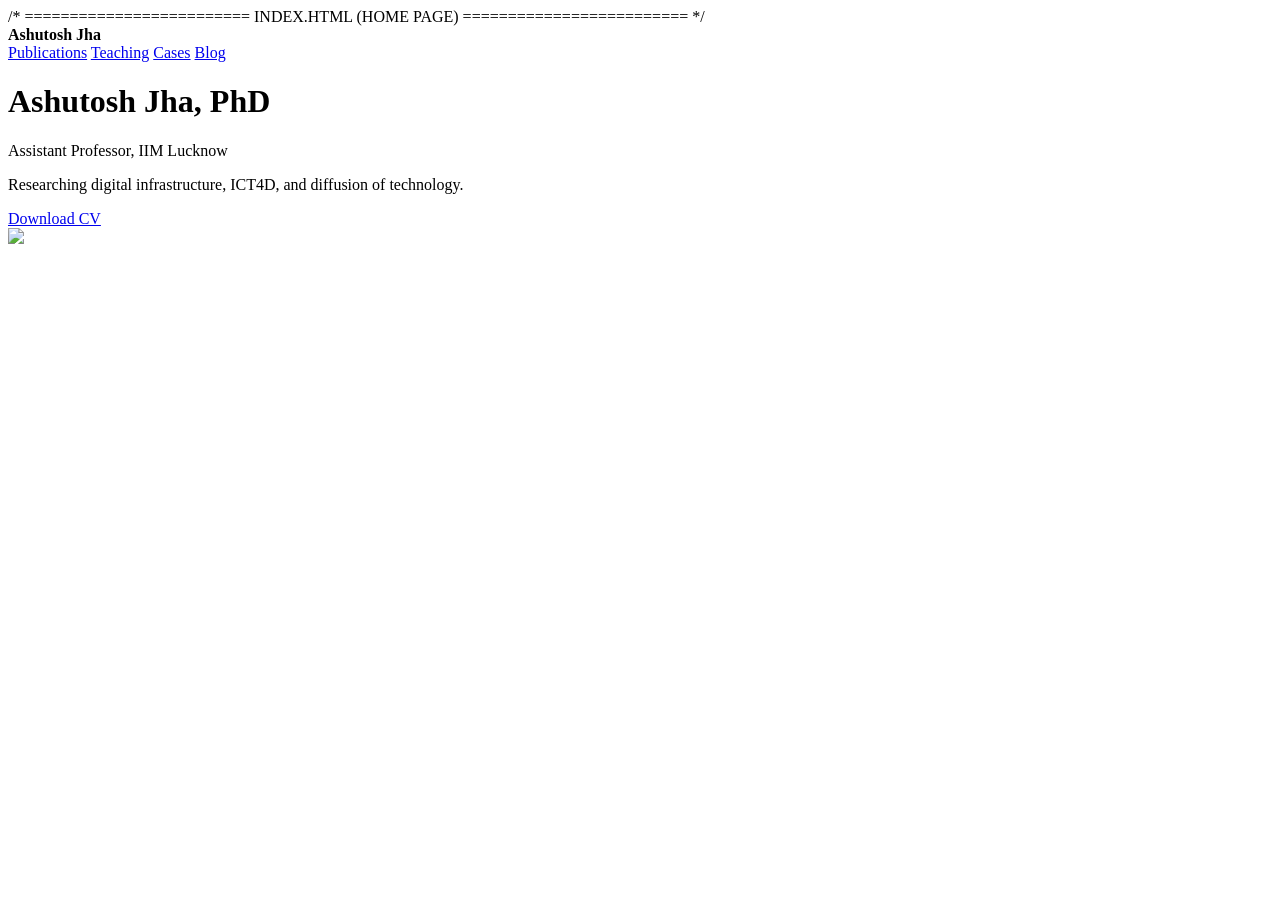
==== index.html @ 1586b9db "index.html" ====
/* =========================
INDEX.HTML (HOME PAGE)
========================= */

<!DOCTYPE html>
<html>
<head>
  <title>Ashutosh Jha</title>
  <link rel="stylesheet" href="style.css">
</head>
<body>

<nav>
  <strong>Ashutosh Jha</strong>
  <div>
    <a href="publications.html">Publications</a>
    <a href="teaching.html">Teaching</a>
    <a href="cases.html">Cases</a>
    <a href="blog.html">Blog</a>
  </div>
</nav>

<div class="container hero">
  <div>
    <h1>Ashutosh Jha, PhD</h1>
    <p>Assistant Professor, IIM Lucknow</p>
    <p>Researching digital infrastructure, ICT4D, and diffusion of technology.</p>
    <a class="btn" href="cv.pdf">Download CV</a>
  </div>

  <img src="profile.jpg">
</div>

</body>
</html>
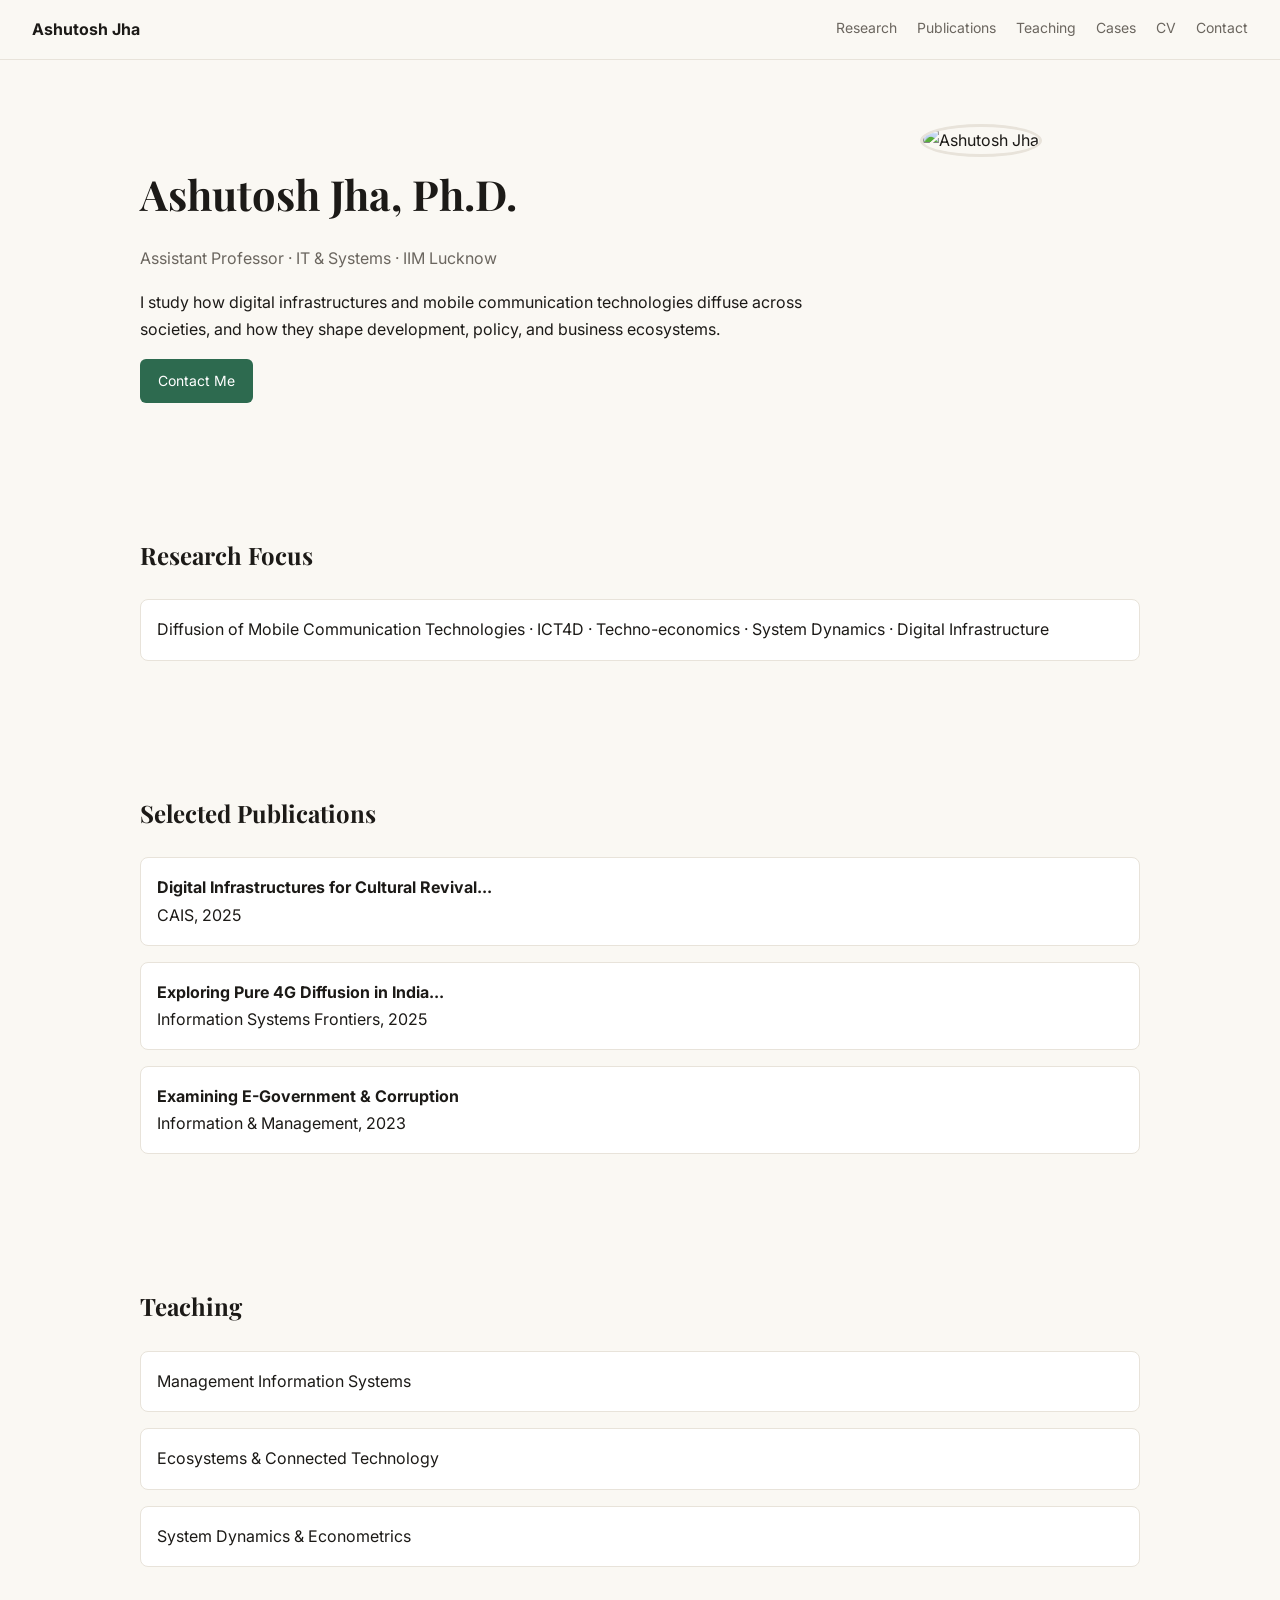
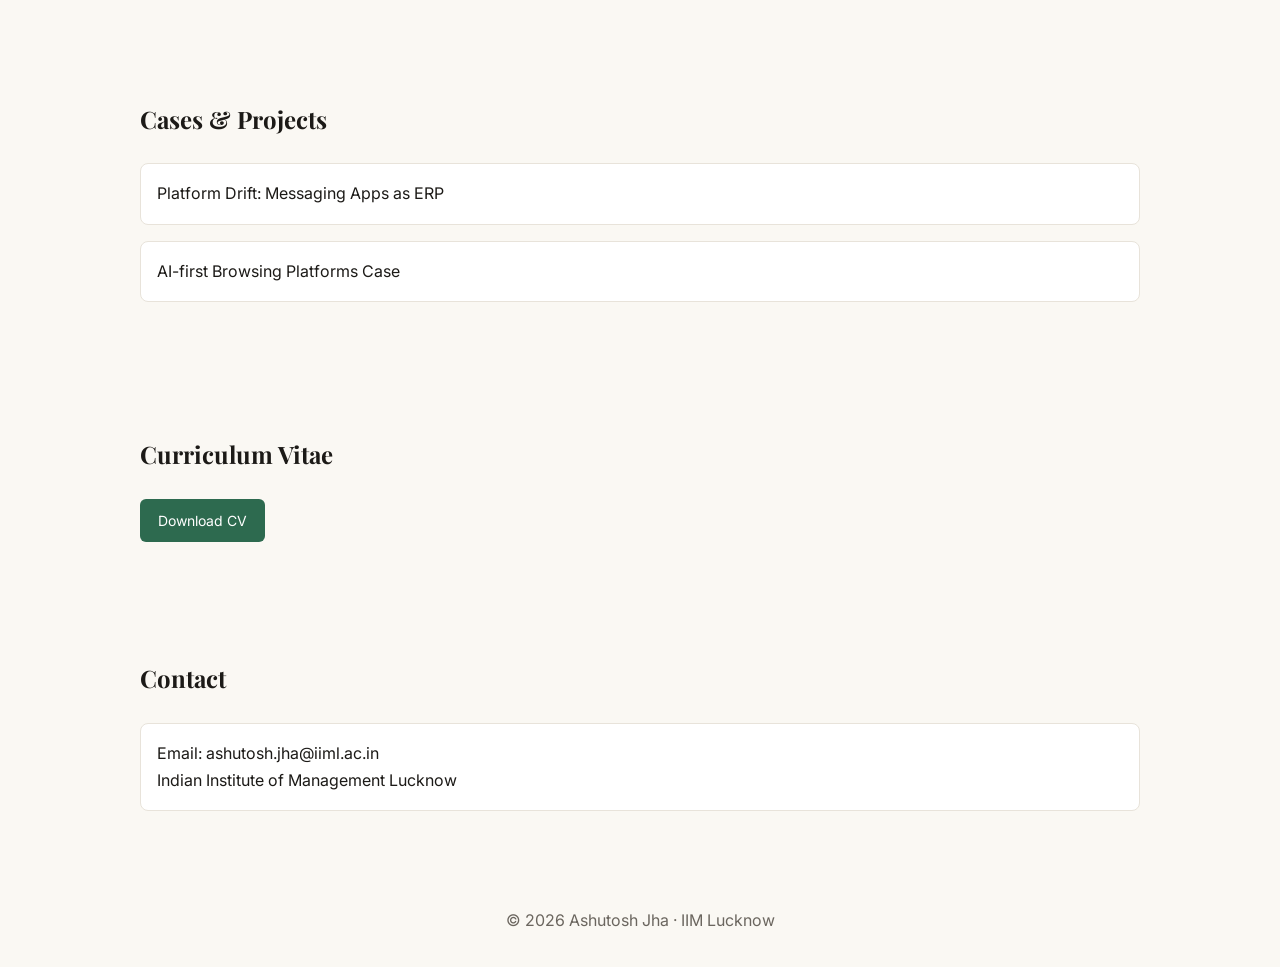
==== commit d36b96b8: "Update index.html" ====
--- a/index.html
+++ b/index.html
@@ -1,35 +1,203 @@
-/* =========================
-INDEX.HTML (HOME PAGE)
-========================= */
-
 <!DOCTYPE html>
-<html>
+<html lang="en">
 <head>
-  <title>Ashutosh Jha</title>
-  <link rel="stylesheet" href="style.css">
+<meta charset="UTF-8">
+<meta name="viewport" content="width=device-width, initial-scale=1.0">
+<title>Dr. Ashutosh Jha | IIM Lucknow</title>
+
+<link href="https://fonts.googleapis.com/css2?family=Inter:wght@300;400;500;600&family=Playfair+Display:wght@500;600&display=swap" rel="stylesheet">
+
+<style>
+:root {
+  --bg: #FAF8F3;
+  --white: #FFFFFF;
+  --text: #1C1A17;
+  --muted: #6B665F;
+  --accent: #2D6A4F;
+  --border: #E8E3DA;
+}
+
+body {
+  margin: 0;
+  font-family: 'Inter', sans-serif;
+  background: var(--bg);
+  color: var(--text);
+  line-height: 1.7;
+}
+
+/* NAV */
+nav {
+  position: sticky;
+  top: 0;
+  background: rgba(250,248,243,0.95);
+  backdrop-filter: blur(8px);
+  padding: 1rem 2rem;
+  display: flex;
+  justify-content: space-between;
+  border-bottom: 1px solid var(--border);
+}
+nav a { text-decoration: none; color: var(--muted); font-size: 14px; }
+.nav-links { display: flex; gap: 20px; }
+
+/* HERO */
+.hero {
+  max-width: 1000px;
+  margin: auto;
+  padding: 4rem 2rem;
+  display: grid;
+  grid-template-columns: 1fr 220px;
+  gap: 3rem;
+}
+
+.hero h1 {
+  font-family: 'Playfair Display', serif;
+  font-size: 2.6rem;
+  margin-bottom: 0.5rem;
+}
+
+.hero-role { color: var(--muted); margin-bottom: 1rem; }
+
+.hero img {
+  width: 180px;
+  height: 180px;
+  border-radius: 50%;
+  object-fit: cover;
+  border: 3px solid var(--border);
+}
+
+/* SECTION */
+.section {
+  max-width: 1000px;
+  margin: auto;
+  padding: 3rem 2rem;
+}
+
+.section h2 {
+  font-family: 'Playfair Display', serif;
+  margin-bottom: 1.5rem;
+}
+
+/* CARD */
+.card {
+  background: var(--white);
+  border: 1px solid var(--border);
+  padding: 1rem;
+  border-radius: 8px;
+  margin-bottom: 1rem;
+}
+
+/* BUTTON */
+.btn {
+  display: inline-block;
+  background: var(--accent);
+  color: white;
+  padding: 10px 18px;
+  border-radius: 6px;
+  text-decoration: none;
+  font-size: 14px;
+}
+
+footer {
+  text-align: center;
+  padding: 2rem;
+  color: var(--muted);
+}
+</style>
 </head>
+
 <body>
 
 <nav>
   <strong>Ashutosh Jha</strong>
+  <div class="nav-links">
+    <a href="#research">Research</a>
+    <a href="#publications">Publications</a>
+    <a href="#teaching">Teaching</a>
+    <a href="#cases">Cases</a>
+    <a href="#cv">CV</a>
+    <a href="#contact">Contact</a>
+  </div>
+</nav>
+
+<section class="hero">
   <div>
-    <a href="publications.html">Publications</a>
-    <a href="teaching.html">Teaching</a>
-    <a href="cases.html">Cases</a>
-    <a href="blog.html">Blog</a>
-  </div>
-</nav>
-
-<div class="container hero">
+    <h1>Ashutosh Jha, Ph.D.</h1>
+    <p class="hero-role">Assistant Professor · IT & Systems · IIM Lucknow</p>
+
+    <p>
+      I study how digital infrastructures and mobile communication technologies diffuse across societies, and how they shape development, policy, and business ecosystems.
+    </p>
+
+    <a href="mailto:ashutosh.jha@iiml.ac.in" class="btn">Contact Me</a>
+  </div>
+
   <div>
-    <h1>Ashutosh Jha, PhD</h1>
-    <p>Assistant Professor, IIM Lucknow</p>
-    <p>Researching digital infrastructure, ICT4D, and diffusion of technology.</p>
-    <a class="btn" href="cv.pdf">Download CV</a>
-  </div>
-
-  <img src="profile.jpg">
-</div>
+    <img src="profile.jpg" alt="Ashutosh Jha">
+  </div>
+</section>
+
+<section class="section" id="research">
+  <h2>Research Focus</h2>
+  <div class="card">
+    Diffusion of Mobile Communication Technologies · ICT4D · Techno-economics · System Dynamics · Digital Infrastructure
+  </div>
+</section>
+
+<section class="section" id="publications">
+  <h2>Selected Publications</h2>
+
+  <div class="card">
+    <strong>Digital Infrastructures for Cultural Revival...</strong><br>
+    CAIS, 2025
+  </div>
+
+  <div class="card">
+    <strong>Exploring Pure 4G Diffusion in India...</strong><br>
+    Information Systems Frontiers, 2025
+  </div>
+
+  <div class="card">
+    <strong>Examining E-Government & Corruption</strong><br>
+    Information & Management, 2023
+  </div>
+
+</section>
+
+<section class="section" id="teaching">
+  <h2>Teaching</h2>
+
+  <div class="card">Management Information Systems</div>
+  <div class="card">Ecosystems & Connected Technology</div>
+  <div class="card">System Dynamics & Econometrics</div>
+
+</section>
+
+<section class="section" id="cases">
+  <h2>Cases & Projects</h2>
+
+  <div class="card">Platform Drift: Messaging Apps as ERP</div>
+  <div class="card">AI-first Browsing Platforms Case</div>
+
+</section>
+
+<section class="section" id="cv">
+  <h2>Curriculum Vitae</h2>
+  <a href="cv.pdf" class="btn">Download CV</a>
+</section>
+
+<section class="section" id="contact">
+  <h2>Contact</h2>
+
+  <div class="card">
+    Email: ashutosh.jha@iiml.ac.in <br>
+    Indian Institute of Management Lucknow
+  </div>
+
+</section>
+
+<footer>
+  © 2026 Ashutosh Jha · IIM Lucknow
+</footer>
 
 </body>
 </html>
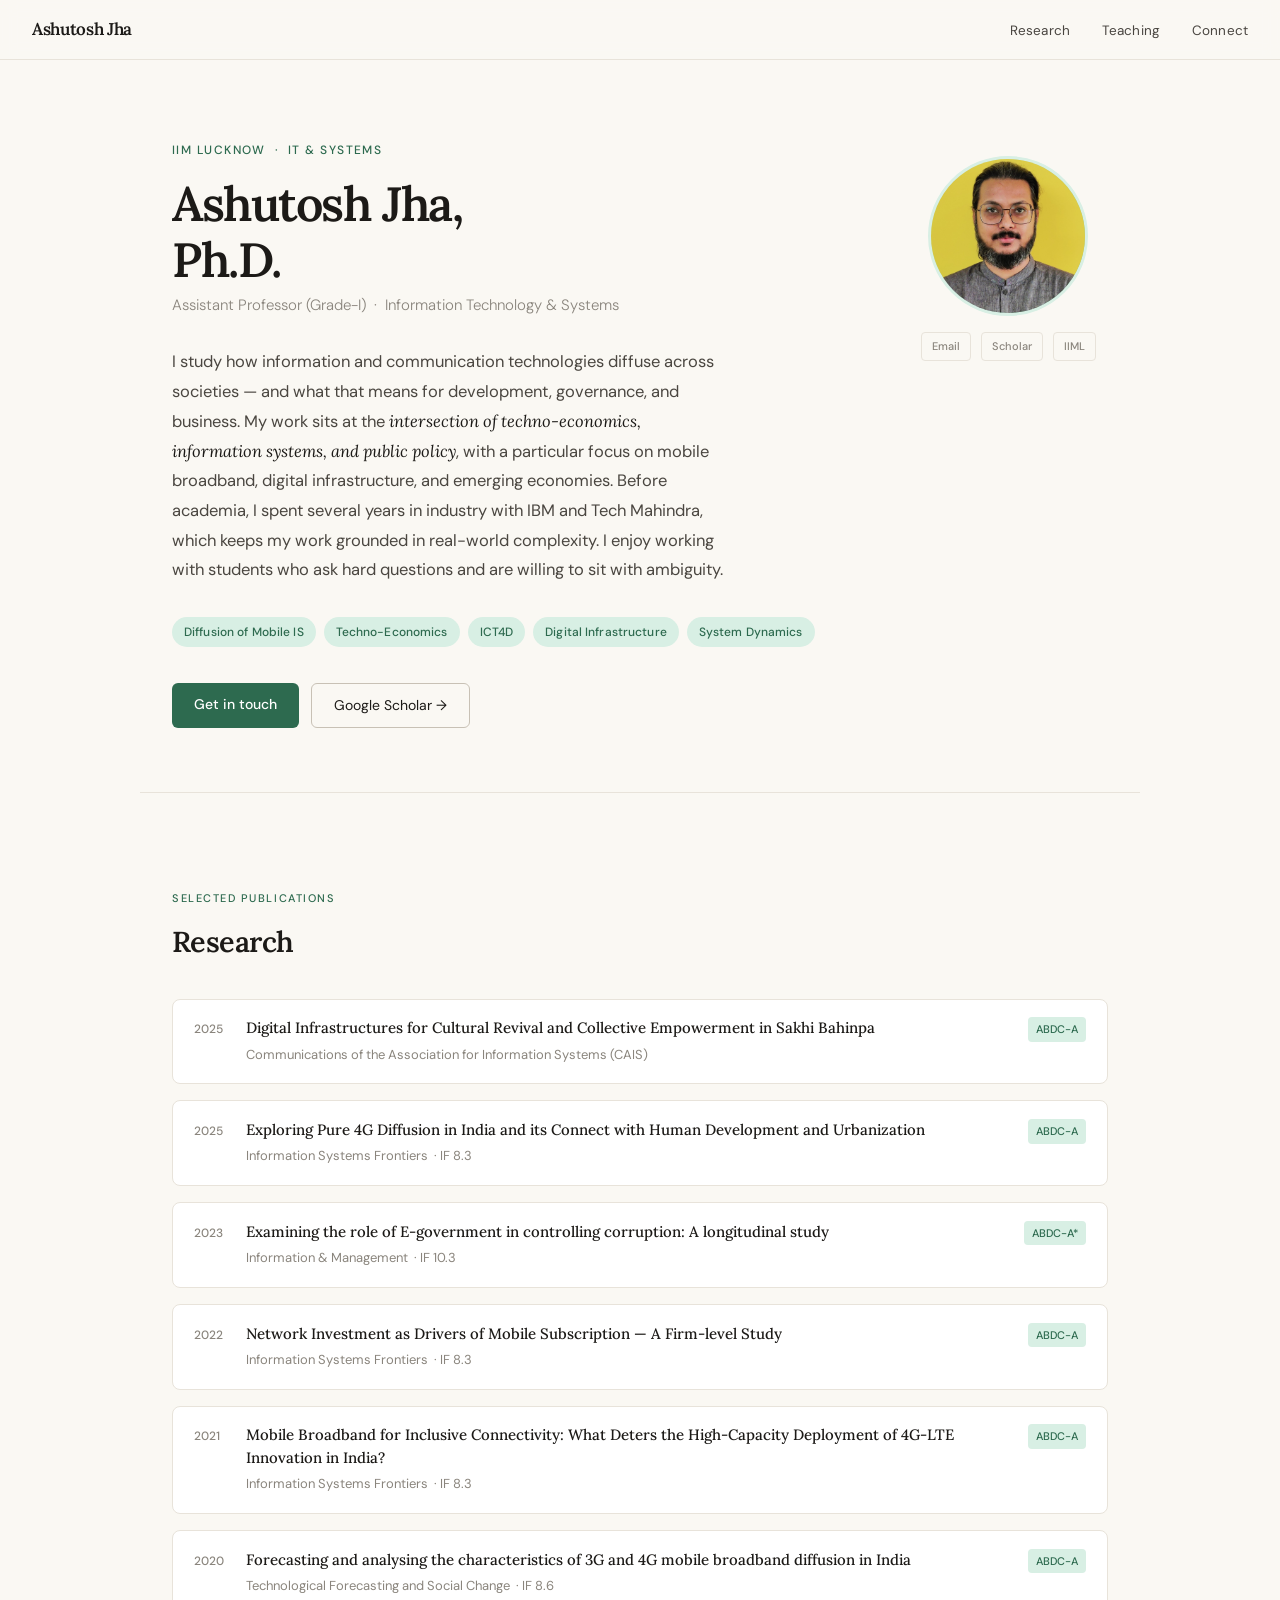
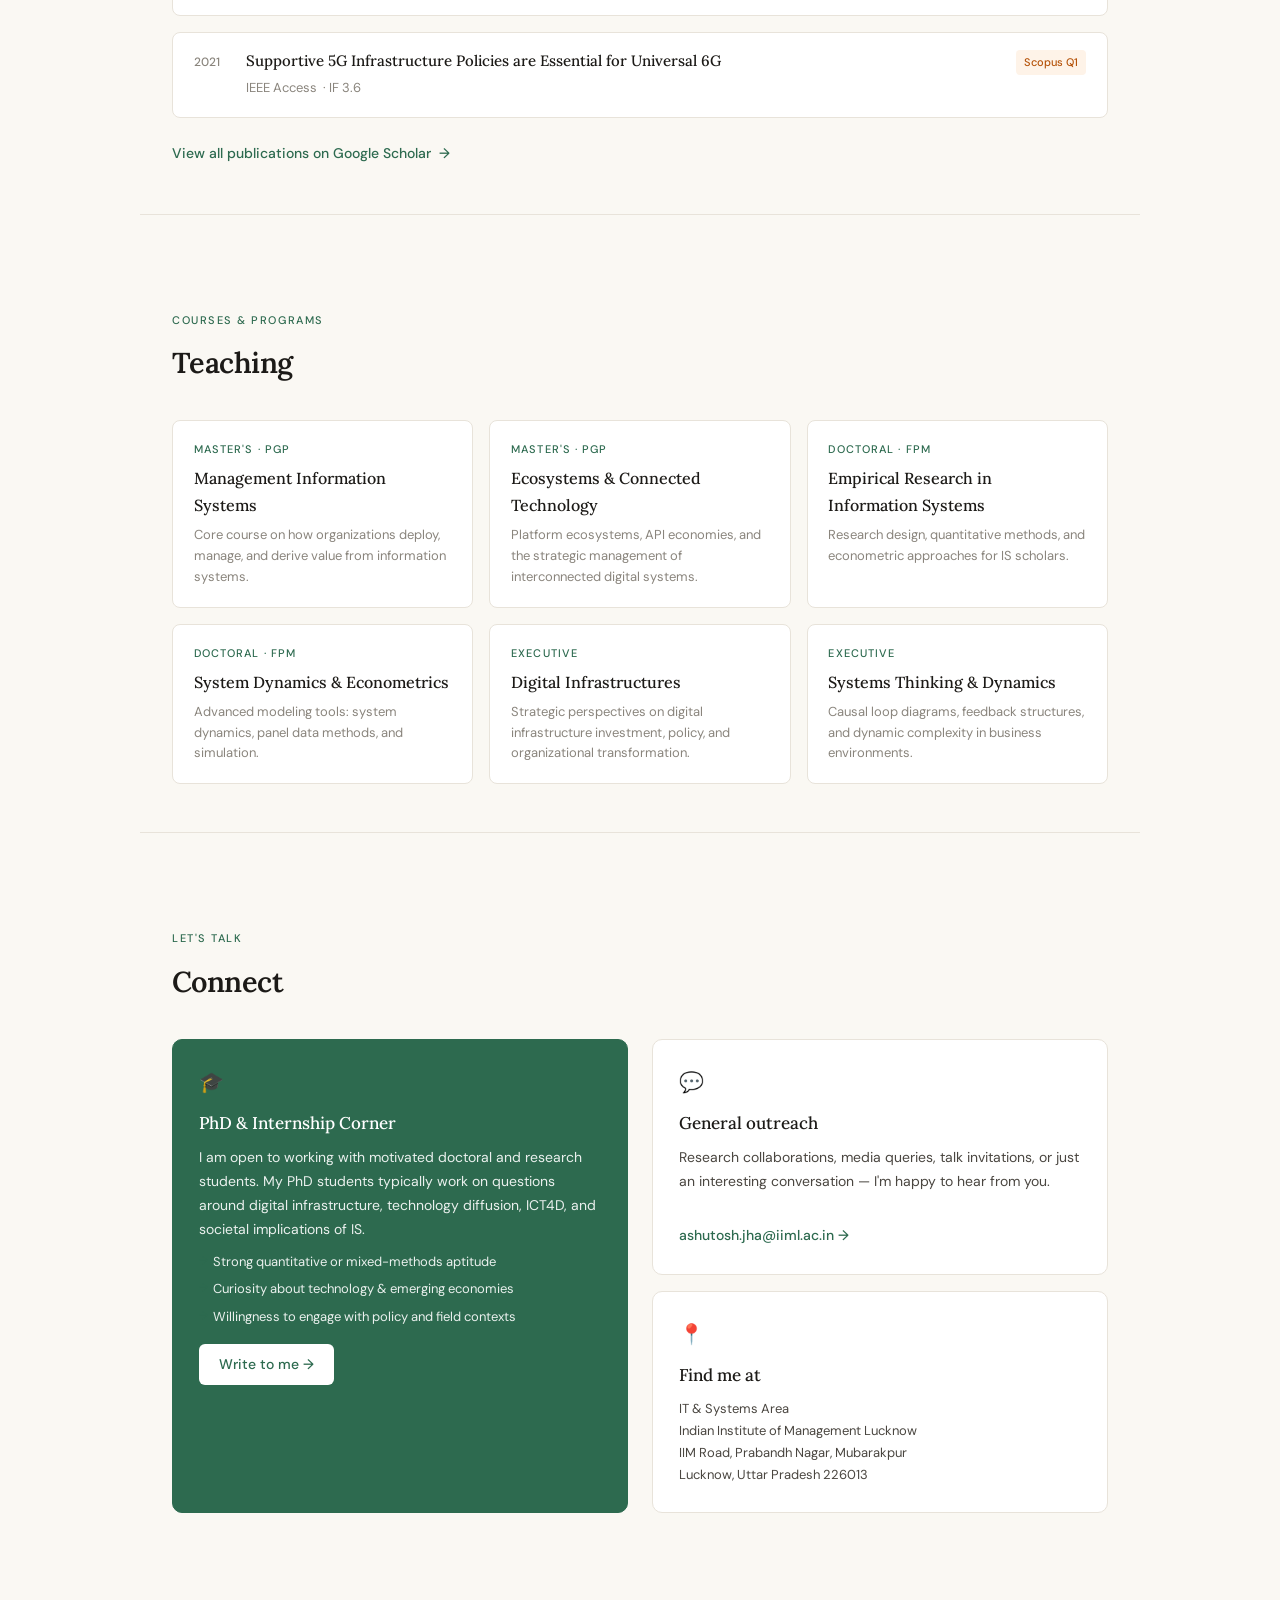
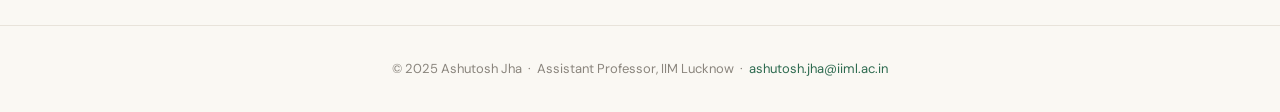
==== commit 98f00289: "Update index.html" ====
--- a/index.html
+++ b/index.html
@@ -1,202 +1,657 @@
 <!DOCTYPE html>
 <html lang="en">
 <head>
-<meta charset="UTF-8">
-<meta name="viewport" content="width=device-width, initial-scale=1.0">
-<title>Dr. Ashutosh Jha | IIM Lucknow</title>
-
-<link href="https://fonts.googleapis.com/css2?family=Inter:wght@300;400;500;600&family=Playfair+Display:wght@500;600&display=swap" rel="stylesheet">
-
-<style>
-:root {
-  --bg: #FAF8F3;
-  --white: #FFFFFF;
-  --text: #1C1A17;
-  --muted: #6B665F;
-  --accent: #2D6A4F;
-  --border: #E8E3DA;
-}
-
-body {
-  margin: 0;
-  font-family: 'Inter', sans-serif;
-  background: var(--bg);
-  color: var(--text);
-  line-height: 1.7;
-}
-
-/* NAV */
-nav {
-  position: sticky;
-  top: 0;
-  background: rgba(250,248,243,0.95);
-  backdrop-filter: blur(8px);
-  padding: 1rem 2rem;
-  display: flex;
-  justify-content: space-between;
-  border-bottom: 1px solid var(--border);
-}
-nav a { text-decoration: none; color: var(--muted); font-size: 14px; }
-.nav-links { display: flex; gap: 20px; }
-
-/* HERO */
-.hero {
-  max-width: 1000px;
-  margin: auto;
-  padding: 4rem 2rem;
-  display: grid;
-  grid-template-columns: 1fr 220px;
-  gap: 3rem;
-}
-
-.hero h1 {
-  font-family: 'Playfair Display', serif;
-  font-size: 2.6rem;
-  margin-bottom: 0.5rem;
-}
-
-.hero-role { color: var(--muted); margin-bottom: 1rem; }
-
-.hero img {
-  width: 180px;
-  height: 180px;
-  border-radius: 50%;
-  object-fit: cover;
-  border: 3px solid var(--border);
-}
-
-/* SECTION */
-.section {
-  max-width: 1000px;
-  margin: auto;
-  padding: 3rem 2rem;
-}
-
-.section h2 {
-  font-family: 'Playfair Display', serif;
-  margin-bottom: 1.5rem;
-}
-
-/* CARD */
-.card {
-  background: var(--white);
-  border: 1px solid var(--border);
-  padding: 1rem;
-  border-radius: 8px;
-  margin-bottom: 1rem;
-}
-
-/* BUTTON */
-.btn {
-  display: inline-block;
-  background: var(--accent);
-  color: white;
-  padding: 10px 18px;
-  border-radius: 6px;
-  text-decoration: none;
-  font-size: 14px;
-}
-
-footer {
-  text-align: center;
-  padding: 2rem;
-  color: var(--muted);
-}
-</style>
+  <meta charset="UTF-8" />
+  <meta name="viewport" content="width=device-width, initial-scale=1.0" />
+  <title>Dr. Ashutosh Jha | IIM Lucknow</title>
+  <link href="https://fonts.googleapis.com/css2?family=Lora:ital,wght@0,400;0,500;0,600;1,400&family=DM+Sans:wght@300;400;500&display=swap" rel="stylesheet" />
+  <style>
+    :root {
+      --cream: #FAF8F3;
+      --warm-white: #FFFFFF;
+      --ink: #1C1A17;
+      --ink-soft: #4A4640;
+      --ink-muted: #8A857D;
+      --green: #2D6A4F;
+      --green-light: #D8EFE4;
+      --green-mid: #74C69D;
+      --amber: #B5530A;
+      --amber-light: #FEF3E8;
+      --border: #E8E3DA;
+      --border-strong: #C8C1B5;
+        }
+.profile-img {width: 100%;
+      height: 100%;
+      object-fit: cover;
+      border-radius: 50%;}
+    * { box-sizing: border-box; margin: 0; padding: 0; }
+
+    body {
+      font-family: 'DM Sans', sans-serif;
+      background: var(--cream);
+      color: var(--ink);
+      font-size: 16px;
+      line-height: 1.7;
+    }
+
+    /* ── NAV ── */
+    nav {
+      position: sticky;
+      top: 0;
+      z-index: 100;
+      background: rgba(250, 248, 243, 0.92);
+      backdrop-filter: blur(8px);
+      border-bottom: 1px solid var(--border);
+      padding: 0 2rem;
+      display: flex;
+      align-items: center;
+      justify-content: space-between;
+      height: 60px;
+    }
+    .nav-brand {
+      font-family: 'Lora', serif;
+      font-size: 17px;
+      font-weight: 600;
+      color: var(--ink);
+      text-decoration: none;
+      letter-spacing: -0.02em;
+    }
+    .nav-links {
+      display: flex;
+      gap: 2rem;
+      list-style: none;
+    }
+    .nav-links a {
+      font-size: 13.5px;
+      font-weight: 400;
+      color: var(--ink-soft);
+      text-decoration: none;
+      letter-spacing: 0.01em;
+      transition: color 0.2s;
+    }
+    .nav-links a:hover { color: var(--green); }
+
+    /* ── HERO ── */
+    .hero {
+      max-width: 1000px;
+      margin: 0 auto;
+      padding: 5rem 2rem 4rem;
+      display: grid;
+      grid-template-columns: 1fr 200px;
+      gap: 4rem;
+      align-items: start;
+    }
+    .hero-eyebrow {
+      font-size: 12px;
+      font-weight: 500;
+      letter-spacing: 0.12em;
+      text-transform: uppercase;
+      color: var(--green);
+      margin-bottom: 1rem;
+    }
+    .hero h1 {
+      font-family: 'Lora', serif;
+      font-size: clamp(2.2rem, 4vw, 3rem);
+      font-weight: 600;
+      line-height: 1.15;
+      letter-spacing: -0.03em;
+      color: var(--ink);
+      margin-bottom: 0.4rem;
+    }
+    .hero-role {
+      font-size: 15px;
+      color: var(--ink-muted);
+      margin-bottom: 1.8rem;
+      font-weight: 300;
+    }
+    .hero-bio {
+      font-size: 16.5px;
+      color: var(--ink-soft);
+      line-height: 1.8;
+      max-width: 560px;
+      margin-bottom: 2rem;
+    }
+    .hero-bio em {
+      font-family: 'Lora', serif;
+      font-style: italic;
+      color: var(--ink);
+    }
+    .tags {
+      display: flex;
+      flex-wrap: wrap;
+      gap: 8px;
+      margin-bottom: 2.2rem;
+    }
+    .tag {
+      font-size: 12px;
+      padding: 5px 12px;
+      border-radius: 20px;
+      background: var(--green-light);
+      color: var(--green);
+      font-weight: 500;
+      letter-spacing: 0.01em;
+    }
+    .hero-actions {
+      display: flex;
+      gap: 12px;
+      flex-wrap: wrap;
+    }
+    .btn-primary {
+      display: inline-block;
+      padding: 10px 22px;
+      background: var(--green);
+      color: #fff;
+      border-radius: 6px;
+      font-size: 14px;
+      font-weight: 500;
+      text-decoration: none;
+      transition: background 0.2s, transform 0.15s;
+    }
+    .btn-primary:hover { background: #235c41; transform: translateY(-1px); }
+    .btn-secondary {
+      display: inline-block;
+      padding: 10px 22px;
+      background: transparent;
+      color: var(--ink);
+      border: 1px solid var(--border-strong);
+      border-radius: 6px;
+      font-size: 14px;
+      font-weight: 400;
+      text-decoration: none;
+      transition: border-color 0.2s, transform 0.15s;
+    }
+    .btn-secondary:hover { border-color: var(--green); color: var(--green); transform: translateY(-1px); }
+
+    .hero-photo {
+      display: flex;
+      flex-direction: column;
+      align-items: center;
+      gap: 16px;
+      padding-top: 1rem;
+    }
+    .avatar-circle {
+      width: 160px;
+      height: 160px;
+      border-radius: 50%;
+      background: linear-gradient(135deg, var(--green-light) 0%, var(--green-mid) 100%);
+      display: flex;
+      align-items: center;
+      justify-content: center;
+      font-family: 'Lora', serif;
+      font-size: 3rem;
+      font-weight: 600;
+      color: var(--green);
+      border: 3px solid var(--green-light);
+      flex-shrink: 0;
+    }
+    .social-links {
+      display: flex;
+      gap: 10px;
+      flex-wrap: wrap;
+      justify-content: center;
+    }
+    .social-link {
+      font-size: 11px;
+      font-weight: 500;
+      color: var(--ink-muted);
+      text-decoration: none;
+      border: 1px solid var(--border);
+      border-radius: 4px;
+      padding: 4px 10px;
+      transition: color 0.2s, border-color 0.2s;
+      white-space: nowrap;
+    }
+    .social-link:hover { color: var(--green); border-color: var(--green); }
+
+    /* ── DIVIDER ── */
+    .divider {
+      max-width: 1000px;
+      margin: 0 auto 3rem;
+      padding: 0 2rem;
+      border: none;
+      border-top: 1px solid var(--border);
+    }
+
+    /* ── SECTION COMMON ── */
+    .section {
+      max-width: 1000px;
+      margin: 0 auto;
+      padding: 3rem 2rem;
+    }
+    .section-label {
+      font-size: 11px;
+      font-weight: 500;
+      letter-spacing: 0.14em;
+      text-transform: uppercase;
+      color: var(--green);
+      margin-bottom: 0.6rem;
+    }
+    .section-title {
+      font-family: 'Lora', serif;
+      font-size: 1.8rem;
+      font-weight: 600;
+      letter-spacing: -0.02em;
+      color: var(--ink);
+      margin-bottom: 2rem;
+    }
+
+    /* ── RESEARCH HIGHLIGHTS ── */
+    .pub-list { display: flex; flex-direction: column; gap: 1rem; }
+    .pub-item {
+      background: var(--warm-white);
+      border: 1px solid var(--border);
+      border-radius: 8px;
+      padding: 1.1rem 1.3rem;
+      display: grid;
+      grid-template-columns: auto 1fr auto;
+      gap: 1rem;
+      align-items: start;
+      transition: border-color 0.2s, box-shadow 0.2s;
+    }
+    .pub-item:hover {
+      border-color: var(--green-mid);
+      box-shadow: 0 2px 12px rgba(45, 106, 79, 0.06);
+    }
+    .pub-year {
+      font-size: 12px;
+      font-weight: 500;
+      color: var(--ink-muted);
+      padding-top: 2px;
+      min-width: 36px;
+    }
+    .pub-content {}
+    .pub-title {
+      font-family: 'Lora', serif;
+      font-size: 15px;
+      font-weight: 500;
+      color: var(--ink);
+      line-height: 1.5;
+      margin-bottom: 4px;
+    }
+    .pub-journal {
+      font-size: 13px;
+      color: var(--ink-muted);
+    }
+    .pub-badge {
+      font-size: 11px;
+      padding: 3px 8px;
+      border-radius: 4px;
+      background: var(--amber-light);
+      color: var(--amber);
+      font-weight: 500;
+      white-space: nowrap;
+      align-self: start;
+    }
+    .pub-badge.green {
+      background: var(--green-light);
+      color: var(--green);
+    }
+    .view-all-link {
+      display: inline-flex;
+      align-items: center;
+      gap: 6px;
+      font-size: 14px;
+      color: var(--green);
+      text-decoration: none;
+      font-weight: 500;
+      margin-top: 1.5rem;
+      transition: gap 0.2s;
+    }
+    .view-all-link:hover { gap: 10px; }
+
+    /* ── TEACHING ── */
+    .courses-grid {
+      display: grid;
+      grid-template-columns: repeat(auto-fit, minmax(260px, 1fr));
+      gap: 1rem;
+    }
+    .course-card {
+      background: var(--warm-white);
+      border: 1px solid var(--border);
+      border-radius: 8px;
+      padding: 1.2rem 1.3rem;
+      transition: border-color 0.2s;
+    }
+    .course-card:hover { border-color: var(--green-mid); }
+    .course-program {
+      font-size: 11px;
+      font-weight: 500;
+      letter-spacing: 0.1em;
+      text-transform: uppercase;
+      color: var(--green);
+      margin-bottom: 6px;
+    }
+    .course-name {
+      font-family: 'Lora', serif;
+      font-size: 16px;
+      font-weight: 500;
+      color: var(--ink);
+      margin-bottom: 6px;
+    }
+    .course-desc {
+      font-size: 13px;
+      color: var(--ink-muted);
+      line-height: 1.6;
+    }
+
+    /* ── CONNECT / PHD CORNER ── */
+    .connect-grid {
+      display: grid;
+      grid-template-columns: 1fr 1fr;
+      gap: 1.5rem;
+    }
+    .connect-card {
+      background: var(--warm-white);
+      border: 1px solid var(--border);
+      border-radius: 10px;
+      padding: 1.6rem;
+    }
+    .connect-card.featured {
+      background: var(--green);
+      border-color: var(--green);
+    }
+    .connect-card.featured * { color: rgba(255,255,255,0.9) !important; }
+    .connect-card.featured .connect-card-title { color: #fff !important; }
+    .connect-card.featured .btn-featured {
+      display: inline-block;
+      margin-top: 1rem;
+      padding: 9px 20px;
+      background: #fff;
+      color: var(--green) !important;
+      border-radius: 6px;
+      font-size: 14px;
+      font-weight: 500;
+      text-decoration: none;
+    }
+    .connect-icon {
+      font-size: 20px;
+      margin-bottom: 10px;
+    }
+    .connect-card-title {
+      font-family: 'Lora', serif;
+      font-size: 17px;
+      font-weight: 500;
+      color: var(--ink);
+      margin-bottom: 8px;
+    }
+    .connect-card-text {
+      font-size: 14px;
+      color: var(--ink-soft);
+      line-height: 1.7;
+    }
+    .connect-list {
+      margin-top: 10px;
+      list-style: none;
+      display: flex;
+      flex-direction: column;
+      gap: 5px;
+    }
+    .connect-list li {
+      font-size: 13px;
+      color: var(--ink-muted);
+      padding-left: 14px;
+      position: relative;
+    }
+    .connect-list li::before {
+      content: '→';
+      position: absolute;
+      left: 0;
+      color: var(--green);
+      font-size: 11px;
+    }
+
+    /* ── FOOTER ── */
+    footer {
+      margin-top: 4rem;
+      border-top: 1px solid var(--border);
+      padding: 2rem;
+      text-align: center;
+    }
+    footer p {
+      font-size: 13px;
+      color: var(--ink-muted);
+    }
+    footer a { color: var(--green); text-decoration: none; }
+
+    /* ── RESPONSIVE ── */
+    @media (max-width: 680px) {
+      .hero { grid-template-columns: 1fr; gap: 2rem; }
+      .hero-photo { order: -1; flex-direction: row; justify-content: flex-start; }
+      .avatar-circle { width: 90px; height: 90px; font-size: 1.8rem; }
+      .connect-grid { grid-template-columns: 1fr; }
+      nav { padding: 0 1rem; }
+      .nav-links { gap: 1rem; }
+    }
+  </style>
 </head>
-
 <body>
 
+<!-- NAV -->
 <nav>
-  <strong>Ashutosh Jha</strong>
-  <div class="nav-links">
-    <a href="#research">Research</a>
-    <a href="#publications">Publications</a>
-    <a href="#teaching">Teaching</a>
-    <a href="#cases">Cases</a>
-    <a href="#cv">CV</a>
-    <a href="#contact">Contact</a>
+  <a href="#" class="nav-brand">Ashutosh Jha</a>
+  <ul class="nav-links">
+    <li><a href="#research">Research</a></li>
+    <li><a href="#teaching">Teaching</a></li>
+    <li><a href="#connect">Connect</a></li>
+  </ul>
+</nav>
+
+<!-- HERO -->
+<section class="hero">
+  <div class="hero-text">
+    <p class="hero-eyebrow">IIM Lucknow &nbsp;·&nbsp; IT &amp; Systems</p>
+    <h1>Ashutosh Jha,<br>Ph.D.</h1>
+    <p class="hero-role">Assistant Professor (Grade-I) &nbsp;·&nbsp; Information Technology &amp; Systems</p>
+    <p class="hero-bio">
+      I study how information and communication technologies diffuse across societies — and what that means for development, governance, and business. 
+      My work sits at the <em>intersection of techno-economics, information systems, and public policy</em>, with a particular focus on mobile broadband, digital infrastructure, and emerging economies.
+      Before academia, I spent several years in industry with IBM and Tech Mahindra, which keeps my work grounded in real-world complexity.
+      I enjoy working with students who ask hard questions and are willing to sit with ambiguity.
+    </p>
+    <div class="tags">
+      <span class="tag">Diffusion of Mobile IS</span>
+      <span class="tag">Techno-Economics</span>
+      <span class="tag">ICT4D</span>
+      <span class="tag">Digital Infrastructure</span>
+      <span class="tag">System Dynamics</span>
+    </div>
+    <div class="hero-actions">
+      <a href="mailto:ashutosh.jha@iiml.ac.in" class="btn-primary">Get in touch</a>
+      <a href="https://scholar.google.com/citations?user=kzbIXB8AAAAJ&hl=en" target="_blank" class="btn-secondary">Google Scholar →</a>
+    </div>
   </div>
-</nav>
-
-<section class="hero">
-  <div>
-    <h1>Ashutosh Jha, Ph.D.</h1>
-    <p class="hero-role">Assistant Professor · IT & Systems · IIM Lucknow</p>
-
-    <p>
-      I study how digital infrastructures and mobile communication technologies diffuse across societies, and how they shape development, policy, and business ecosystems.
-    </p>
-
-    <a href="mailto:ashutosh.jha@iiml.ac.in" class="btn">Contact Me</a>
-  </div>
-
-  <div>
-    <img src="profile.jpg" alt="Ashutosh Jha">
+
+  <div class="hero-photo">
+    <div class="avatar-circle">
+    <img src="profile.jpg" alt="Ashutosh Jha" class="profile-img"> 
+    </div>
+    <div class="social-links">
+      <a href="mailto:ashutosh.jha@iiml.ac.in" class="social-link">Email</a>
+      <a href="https://scholar.google.com/citations?user=kzbIXB8AAAAJ&hl=en" target="_blank" class="social-link">Scholar</a>
+      <a href="https://www.iiml.ac.in" target="_blank" class="social-link">IIML</a>
+    </div>
   </div>
 </section>
 
+<hr class="divider" />
+
+<!-- RESEARCH -->
 <section class="section" id="research">
-  <h2>Research Focus</h2>
-  <div class="card">
-    Diffusion of Mobile Communication Technologies · ICT4D · Techno-economics · System Dynamics · Digital Infrastructure
+  <p class="section-label">Selected publications</p>
+  <h2 class="section-title">Research</h2>
+
+  <div class="pub-list">
+
+    <div class="pub-item">
+      <span class="pub-year">2025</span>
+      <div class="pub-content">
+        <p class="pub-title">Digital Infrastructures for Cultural Revival and Collective Empowerment in Sakhi Bahinpa</p>
+        <p class="pub-journal">Communications of the Association for Information Systems (CAIS)</p>
+      </div>
+      <span class="pub-badge green">ABDC-A</span>
+    </div>
+
+    <div class="pub-item">
+      <span class="pub-year">2025</span>
+      <div class="pub-content">
+        <p class="pub-title">Exploring Pure 4G Diffusion in India and its Connect with Human Development and Urbanization</p>
+        <p class="pub-journal">Information Systems Frontiers &nbsp;· IF 8.3</p>
+      </div>
+      <span class="pub-badge green">ABDC-A</span>
+    </div>
+
+    <div class="pub-item">
+      <span class="pub-year">2023</span>
+      <div class="pub-content">
+        <p class="pub-title">Examining the role of E-government in controlling corruption: A longitudinal study</p>
+        <p class="pub-journal">Information &amp; Management &nbsp;· IF 10.3</p>
+      </div>
+      <span class="pub-badge green">ABDC-A*</span>
+    </div>
+
+    <div class="pub-item">
+      <span class="pub-year">2022</span>
+      <div class="pub-content">
+        <p class="pub-title">Network Investment as Drivers of Mobile Subscription — A Firm-level Study</p>
+        <p class="pub-journal">Information Systems Frontiers &nbsp;· IF 8.3</p>
+      </div>
+      <span class="pub-badge green">ABDC-A</span>
+    </div>
+
+    <div class="pub-item">
+      <span class="pub-year">2021</span>
+      <div class="pub-content">
+        <p class="pub-title">Mobile Broadband for Inclusive Connectivity: What Deters the High-Capacity Deployment of 4G-LTE Innovation in India?</p>
+        <p class="pub-journal">Information Systems Frontiers &nbsp;· IF 8.3</p>
+      </div>
+      <span class="pub-badge green">ABDC-A</span>
+    </div>
+
+    <div class="pub-item">
+      <span class="pub-year">2020</span>
+      <div class="pub-content">
+        <p class="pub-title">Forecasting and analysing the characteristics of 3G and 4G mobile broadband diffusion in India</p>
+        <p class="pub-journal">Technological Forecasting and Social Change &nbsp;· IF 8.6</p>
+      </div>
+      <span class="pub-badge green">ABDC-A</span>
+    </div>
+
+    <div class="pub-item">
+      <span class="pub-year">2021</span>
+      <div class="pub-content">
+        <p class="pub-title">Supportive 5G Infrastructure Policies are Essential for Universal 6G</p>
+        <p class="pub-journal">IEEE Access &nbsp;· IF 3.6</p>
+      </div>
+      <span class="pub-badge">Scopus Q1</span>
+    </div>
+
+  </div>
+
+  <a href="https://scholar.google.com/citations?user=kzbIXB8AAAAJ&hl=en" target="_blank" class="view-all-link">
+    View all publications on Google Scholar &nbsp;→
+  </a>
+</section>
+
+<hr class="divider" />
+
+<!-- TEACHING -->
+<section class="section" id="teaching">
+  <p class="section-label">Courses &amp; programs</p>
+  <h2 class="section-title">Teaching</h2>
+
+  <div class="courses-grid">
+
+    <div class="course-card">
+      <p class="course-program">Master's · PGP</p>
+      <p class="course-name">Management Information Systems</p>
+      <p class="course-desc">Core course on how organizations deploy, manage, and derive value from information systems.</p>
+    </div>
+
+    <div class="course-card">
+      <p class="course-program">Master's · PGP</p>
+      <p class="course-name">Ecosystems &amp; Connected Technology</p>
+      <p class="course-desc">Platform ecosystems, API economies, and the strategic management of interconnected digital systems.</p>
+    </div>
+
+    <div class="course-card">
+      <p class="course-program">Doctoral · FPM</p>
+      <p class="course-name">Empirical Research in Information Systems</p>
+      <p class="course-desc">Research design, quantitative methods, and econometric approaches for IS scholars.</p>
+    </div>
+
+    <div class="course-card">
+      <p class="course-program">Doctoral · FPM</p>
+      <p class="course-name">System Dynamics &amp; Econometrics</p>
+      <p class="course-desc">Advanced modeling tools: system dynamics, panel data methods, and simulation.</p>
+    </div>
+
+    <div class="course-card">
+      <p class="course-program">Executive</p>
+      <p class="course-name">Digital Infrastructures</p>
+      <p class="course-desc">Strategic perspectives on digital infrastructure investment, policy, and organizational transformation.</p>
+    </div>
+
+    <div class="course-card">
+      <p class="course-program">Executive</p>
+      <p class="course-name">Systems Thinking &amp; Dynamics</p>
+      <p class="course-desc">Causal loop diagrams, feedback structures, and dynamic complexity in business environments.</p>
+    </div>
+
   </div>
 </section>
 
-<section class="section" id="publications">
-  <h2>Selected Publications</h2>
-
-  <div class="card">
-    <strong>Digital Infrastructures for Cultural Revival...</strong><br>
-    CAIS, 2025
+<hr class="divider" />
+
+<!-- CONNECT / PhD CORNER -->
+<section class="section" id="connect">
+  <p class="section-label">Let's talk</p>
+  <h2 class="section-title">Connect</h2>
+
+  <div class="connect-grid">
+
+    <div class="connect-card featured">
+      <div class="connect-icon">🎓</div>
+      <p class="connect-card-title">PhD &amp; Internship Corner</p>
+      <p class="connect-card-text">
+        I am open to working with motivated doctoral and research students. My PhD students typically work on questions around digital infrastructure, technology diffusion, ICT4D, and societal implications of IS.
+      </p>
+      <ul class="connect-list">
+        <li>Strong quantitative or mixed-methods aptitude</li>
+        <li>Curiosity about technology &amp; emerging economies</li>
+        <li>Willingness to engage with policy and field contexts</li>
+      </ul>
+      <a href="mailto:ashutosh.jha@iiml.ac.in?subject=PhD%20Enquiry" class="btn-featured">Write to me →</a>
+    </div>
+
+    <div style="display: flex; flex-direction: column; gap: 1rem;">
+
+      <div class="connect-card">
+        <div class="connect-icon">💬</div>
+        <p class="connect-card-title">General outreach</p>
+        <p class="connect-card-text">Research collaborations, media queries, talk invitations, or just an interesting conversation — I'm happy to hear from you.</p>
+        <br>
+        <a href="mailto:ashutosh.jha@iiml.ac.in" style="font-size:14px; color: var(--green); font-weight:500; text-decoration:none;">ashutosh.jha@iiml.ac.in →</a>
+      </div>
+
+      <div class="connect-card">
+        <div class="connect-icon">📍</div>
+        <p class="connect-card-title">Find me at</p>
+        <p class="connect-card-text" style="font-size:13px;">
+          IT &amp; Systems Area<br>
+          Indian Institute of Management Lucknow<br>
+          IIM Road, Prabandh Nagar, Mubarakpur<br>
+          Lucknow, Uttar Pradesh 226013
+        </p>
+      </div>
+
+    </div>
+
   </div>
-
-  <div class="card">
-    <strong>Exploring Pure 4G Diffusion in India...</strong><br>
-    Information Systems Frontiers, 2025
-  </div>
-
-  <div class="card">
-    <strong>Examining E-Government & Corruption</strong><br>
-    Information & Management, 2023
-  </div>
-
 </section>
 
-<section class="section" id="teaching">
-  <h2>Teaching</h2>
-
-  <div class="card">Management Information Systems</div>
-  <div class="card">Ecosystems & Connected Technology</div>
-  <div class="card">System Dynamics & Econometrics</div>
-
-</section>
-
-<section class="section" id="cases">
-  <h2>Cases & Projects</h2>
-
-  <div class="card">Platform Drift: Messaging Apps as ERP</div>
-  <div class="card">AI-first Browsing Platforms Case</div>
-
-</section>
-
-<section class="section" id="cv">
-  <h2>Curriculum Vitae</h2>
-  <a href="cv.pdf" class="btn">Download CV</a>
-</section>
-
-<section class="section" id="contact">
-  <h2>Contact</h2>
-
-  <div class="card">
-    Email: ashutosh.jha@iiml.ac.in <br>
-    Indian Institute of Management Lucknow
-  </div>
-
-</section>
-
+<!-- FOOTER -->
 <footer>
-  © 2026 Ashutosh Jha · IIM Lucknow
+  <p>© 2025 Ashutosh Jha &nbsp;·&nbsp; Assistant Professor, IIM Lucknow &nbsp;·&nbsp; <a href="mailto:ashutosh.jha@iiml.ac.in">ashutosh.jha@iiml.ac.in</a></p>
 </footer>
 
 </body>
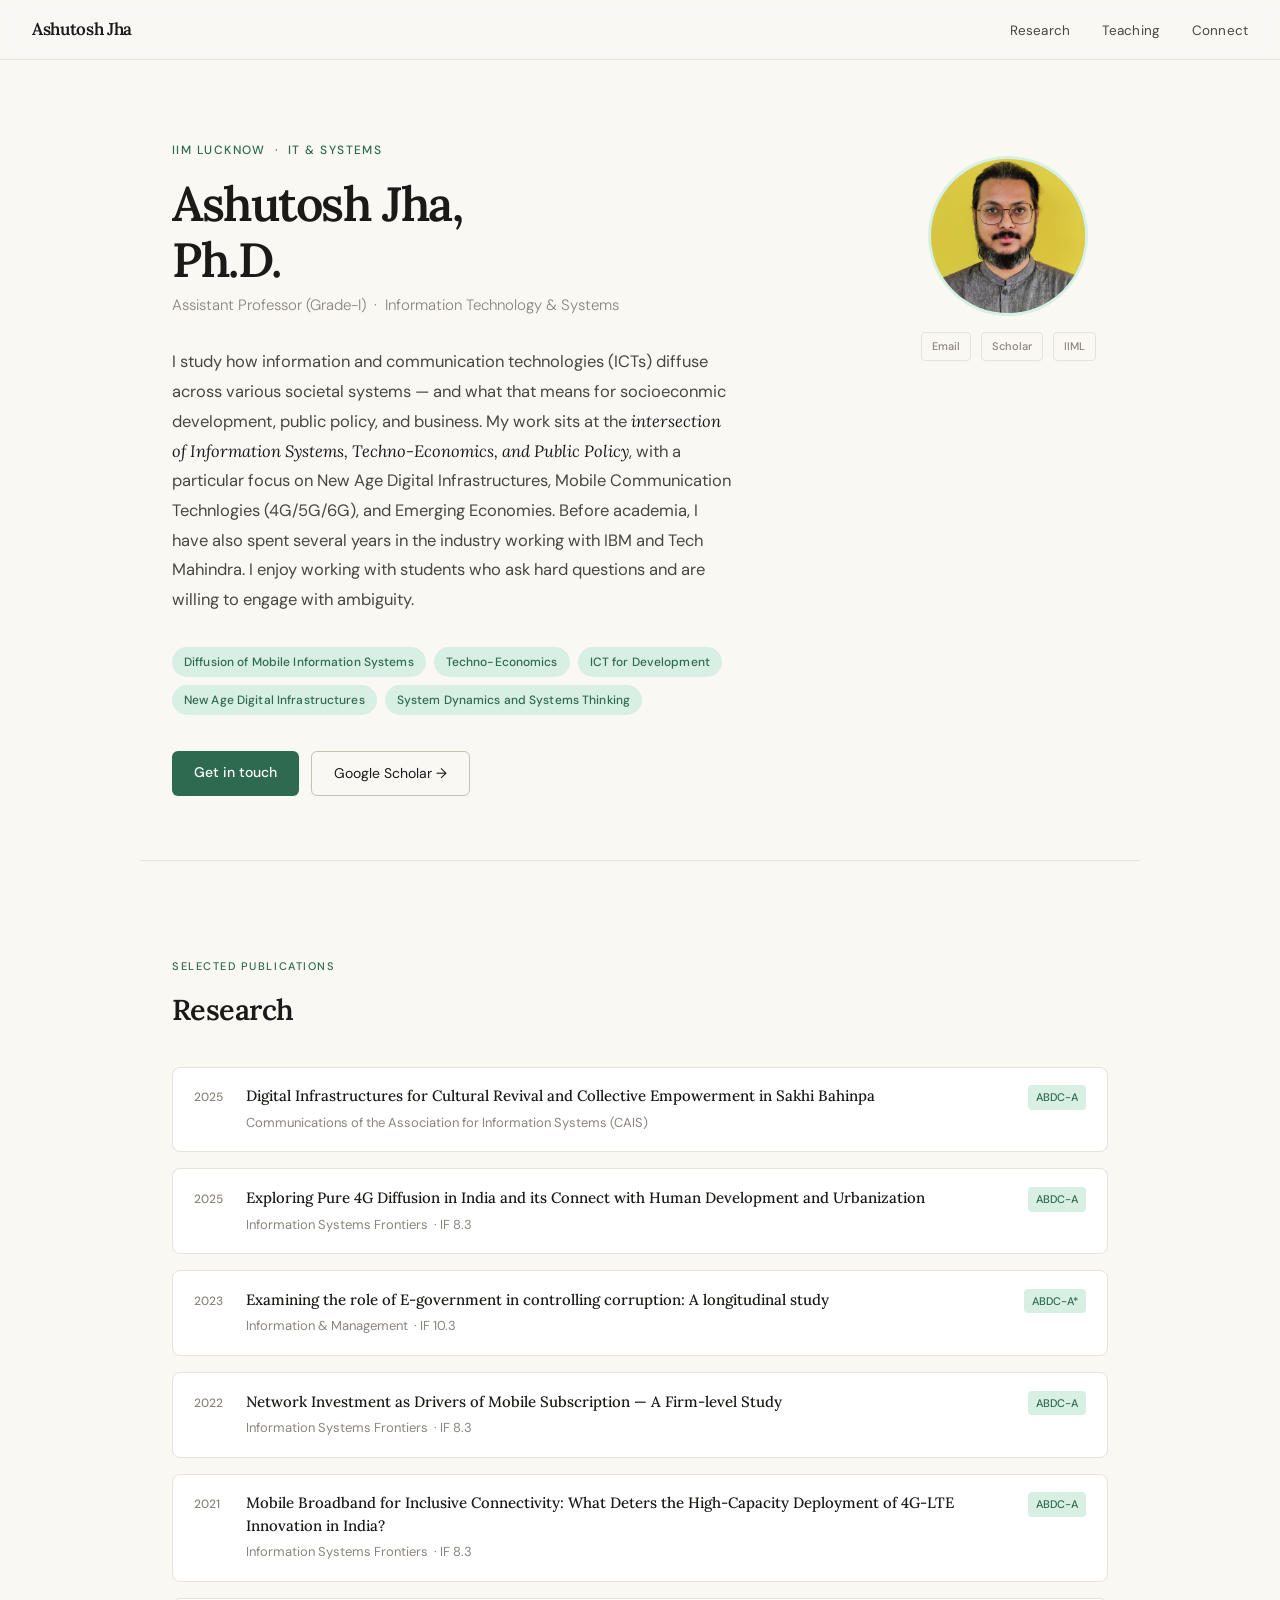
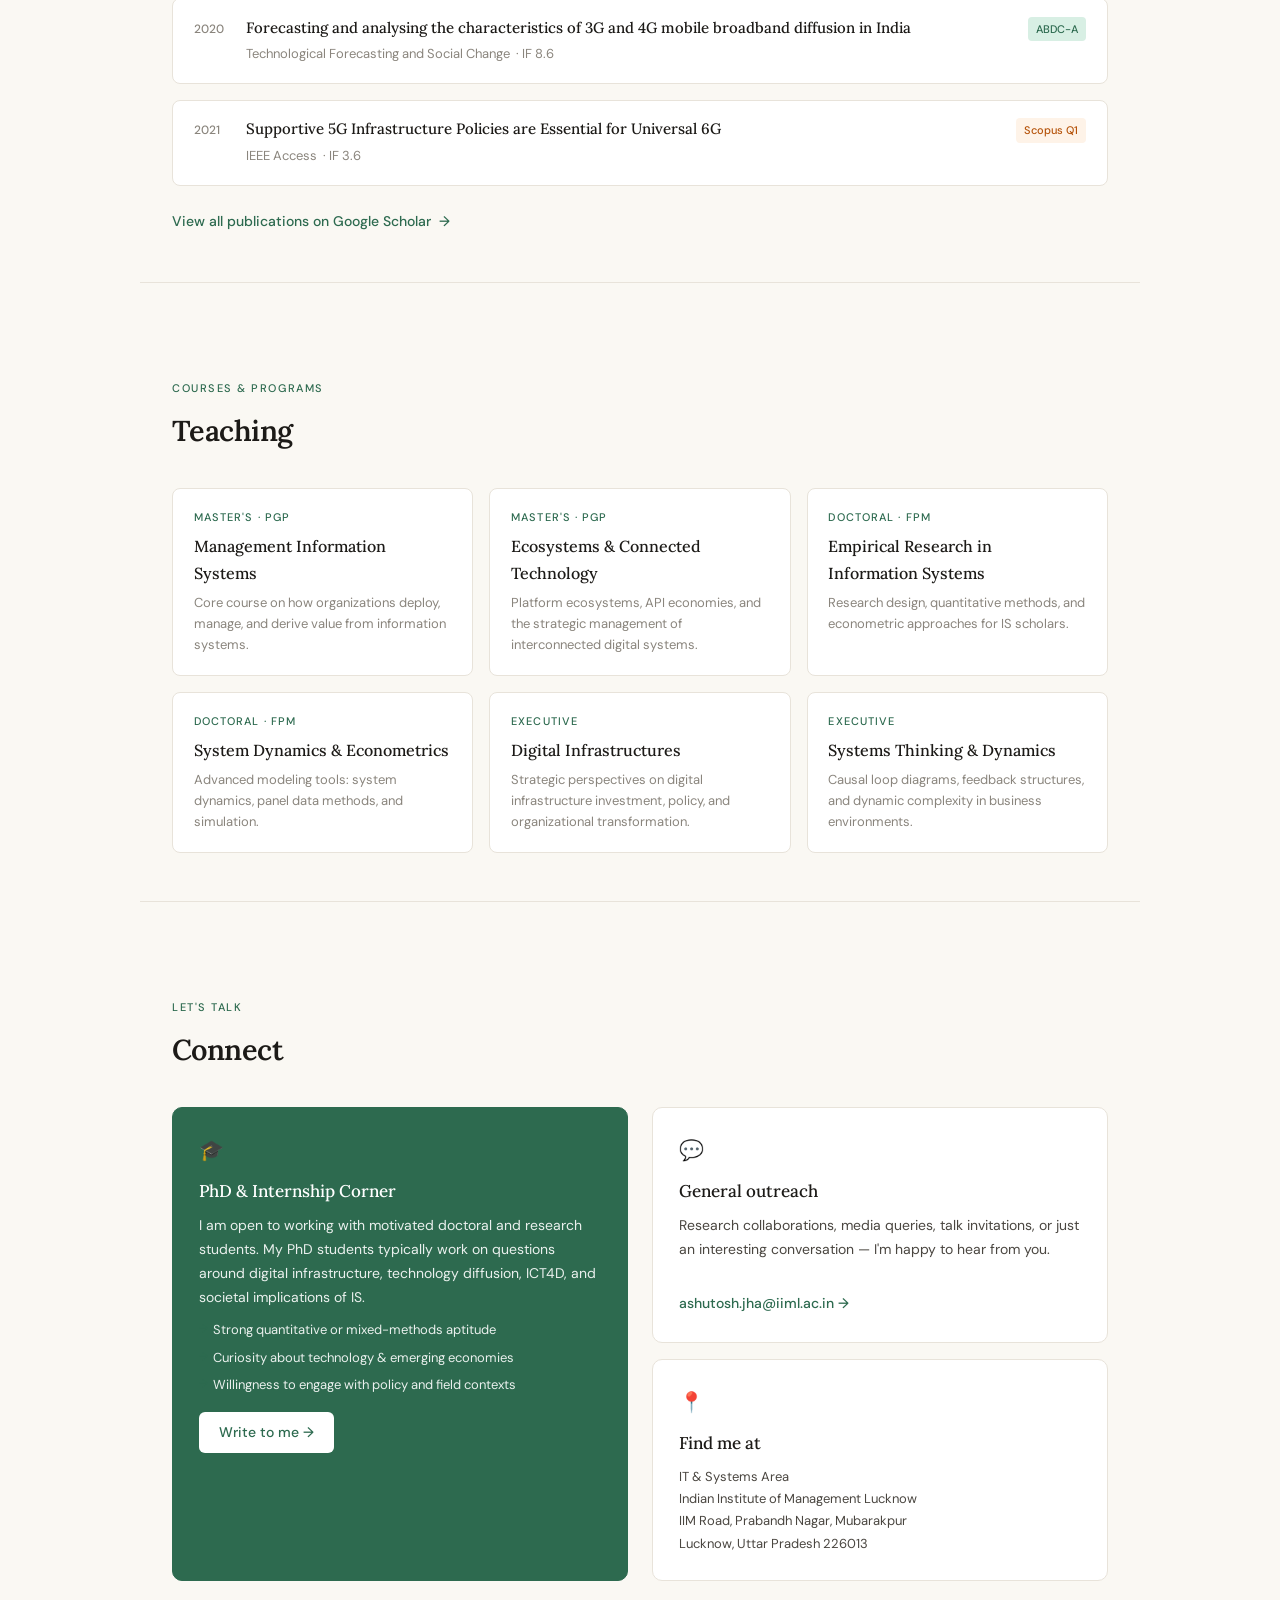
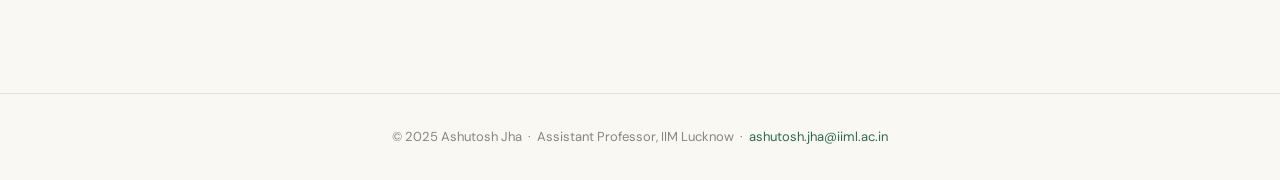
==== commit 3deaae4d: "Update index.html" ====
--- a/index.html
+++ b/index.html
@@ -443,17 +443,17 @@
     <h1>Ashutosh Jha,<br>Ph.D.</h1>
     <p class="hero-role">Assistant Professor (Grade-I) &nbsp;·&nbsp; Information Technology &amp; Systems</p>
     <p class="hero-bio">
-      I study how information and communication technologies diffuse across societies — and what that means for development, governance, and business. 
-      My work sits at the <em>intersection of techno-economics, information systems, and public policy</em>, with a particular focus on mobile broadband, digital infrastructure, and emerging economies.
-      Before academia, I spent several years in industry with IBM and Tech Mahindra, which keeps my work grounded in real-world complexity.
-      I enjoy working with students who ask hard questions and are willing to sit with ambiguity.
+      I study how information and communication technologies (ICTs) diffuse across various societal systems — and what that means for socioeconmic development, public policy, and business. 
+      My work sits at the <em>intersection of Information Systems, Techno-Economics, and Public Policy</em>, with a particular focus on New Age Digital Infrastructures, Mobile Communication Technlogies (4G/5G/6G), and Emerging Economies.
+      Before academia, I have also spent several years in the industry working with IBM and Tech Mahindra.
+      I enjoy working with students who ask hard questions and are willing to engage with ambiguity.
     </p>
     <div class="tags">
-      <span class="tag">Diffusion of Mobile IS</span>
+      <span class="tag">Diffusion of Mobile Information Systems</span>
       <span class="tag">Techno-Economics</span>
-      <span class="tag">ICT4D</span>
-      <span class="tag">Digital Infrastructure</span>
-      <span class="tag">System Dynamics</span>
+      <span class="tag">ICT for Development</span>
+      <span class="tag">New Age Digital Infrastructures</span>
+      <span class="tag">System Dynamics and Systems Thinking</span>
     </div>
     <div class="hero-actions">
       <a href="mailto:ashutosh.jha@iiml.ac.in" class="btn-primary">Get in touch</a>
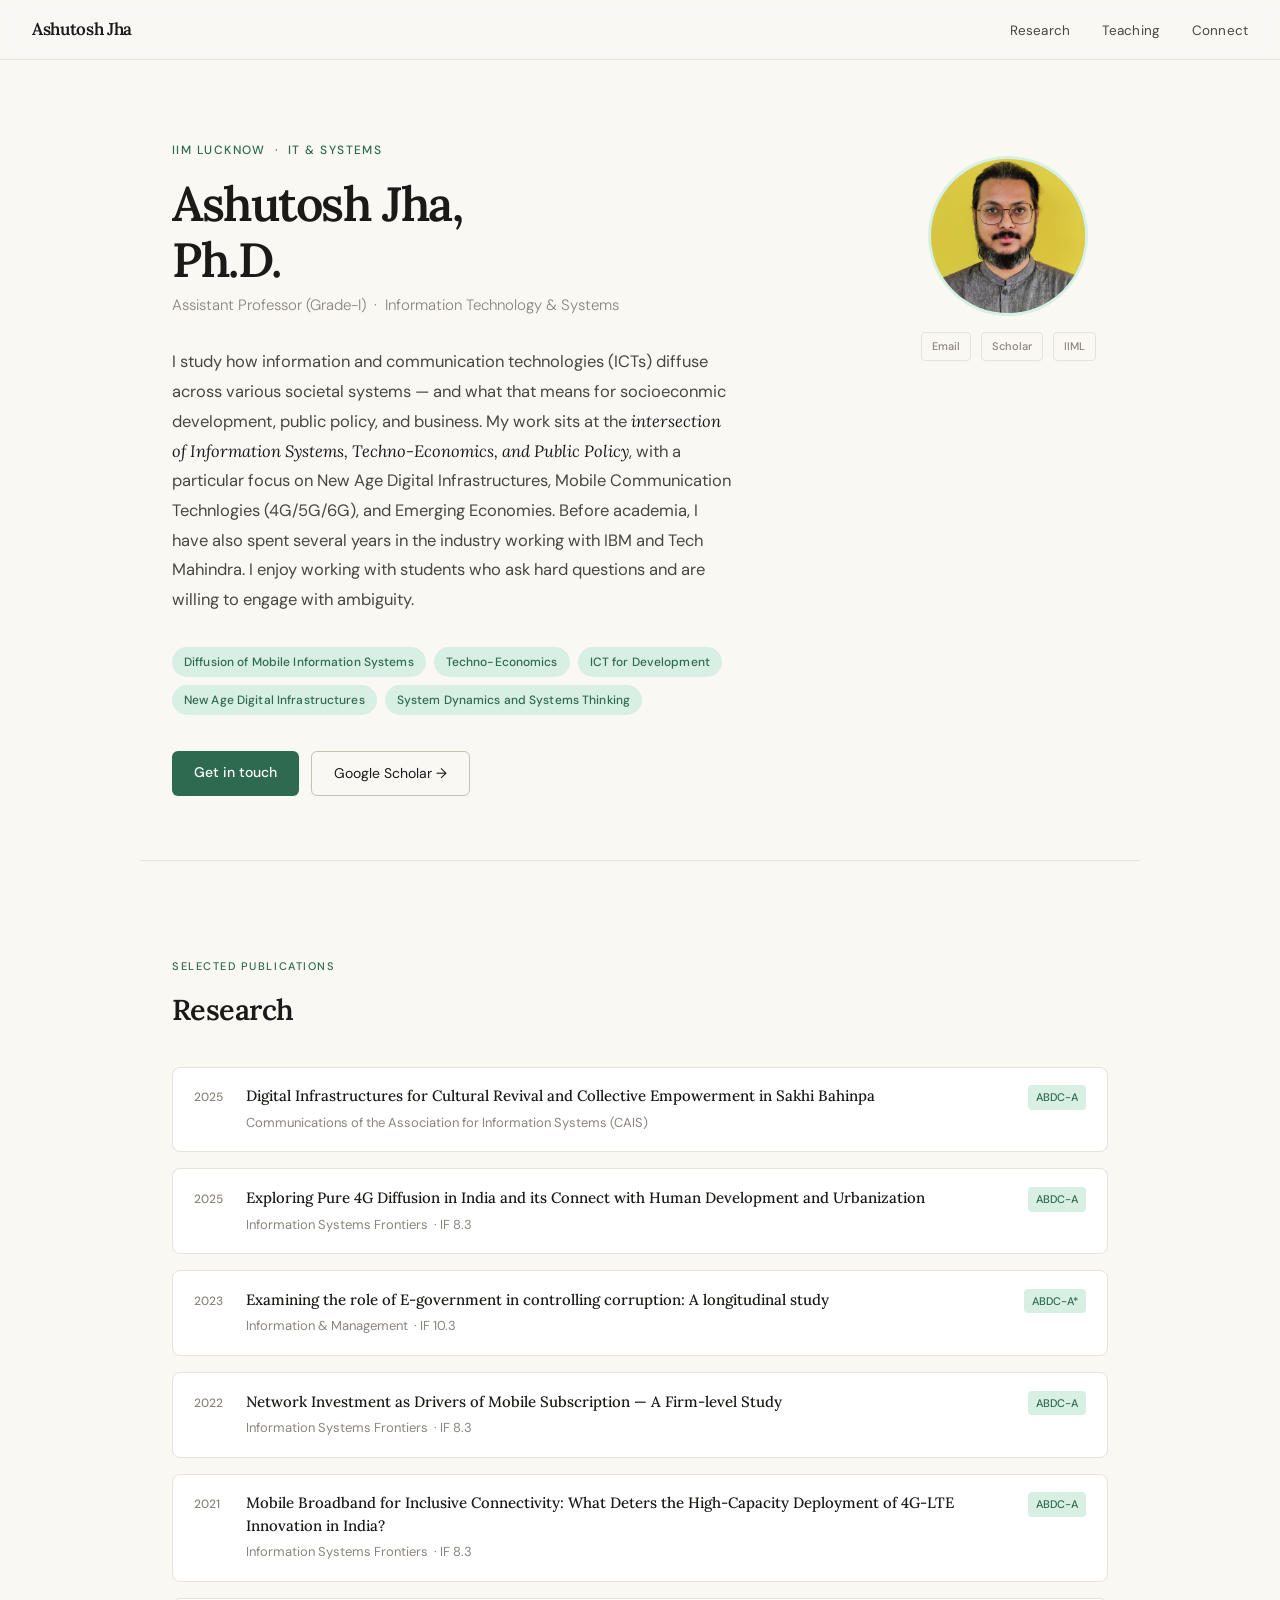
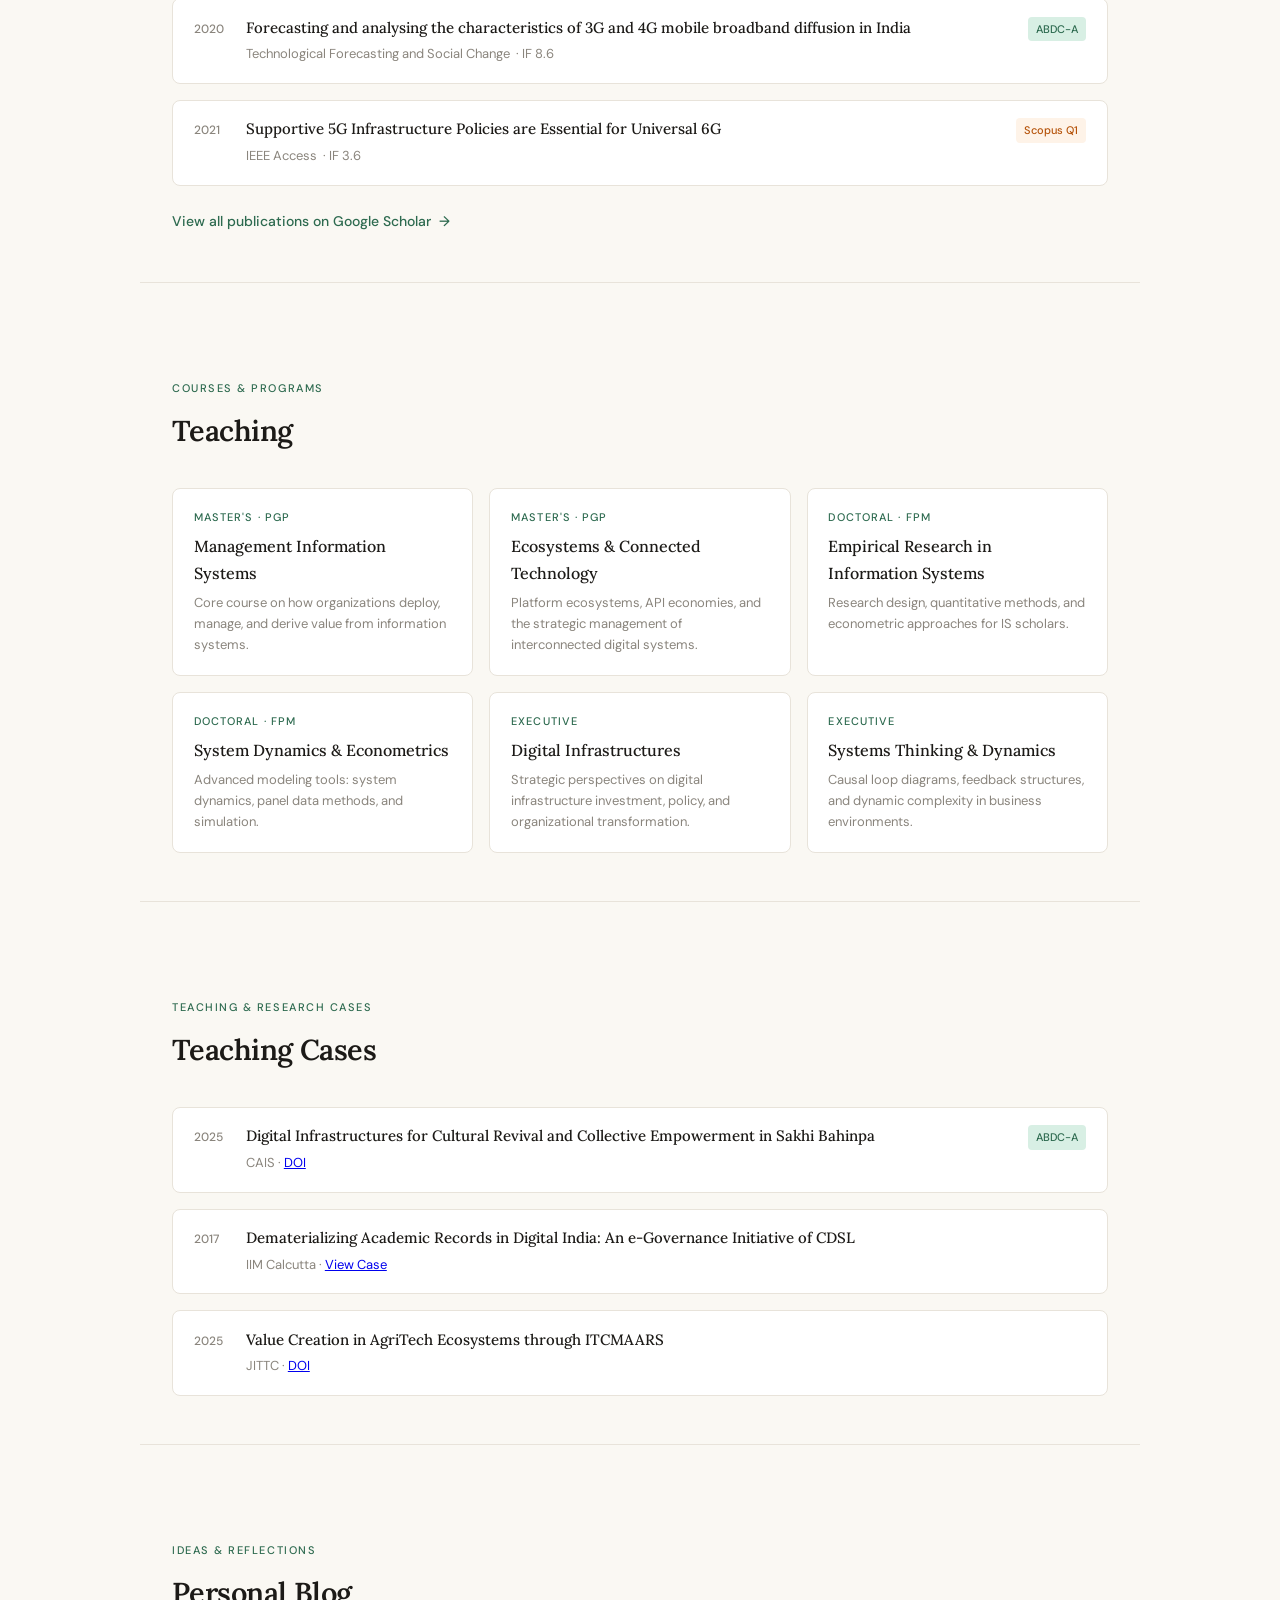
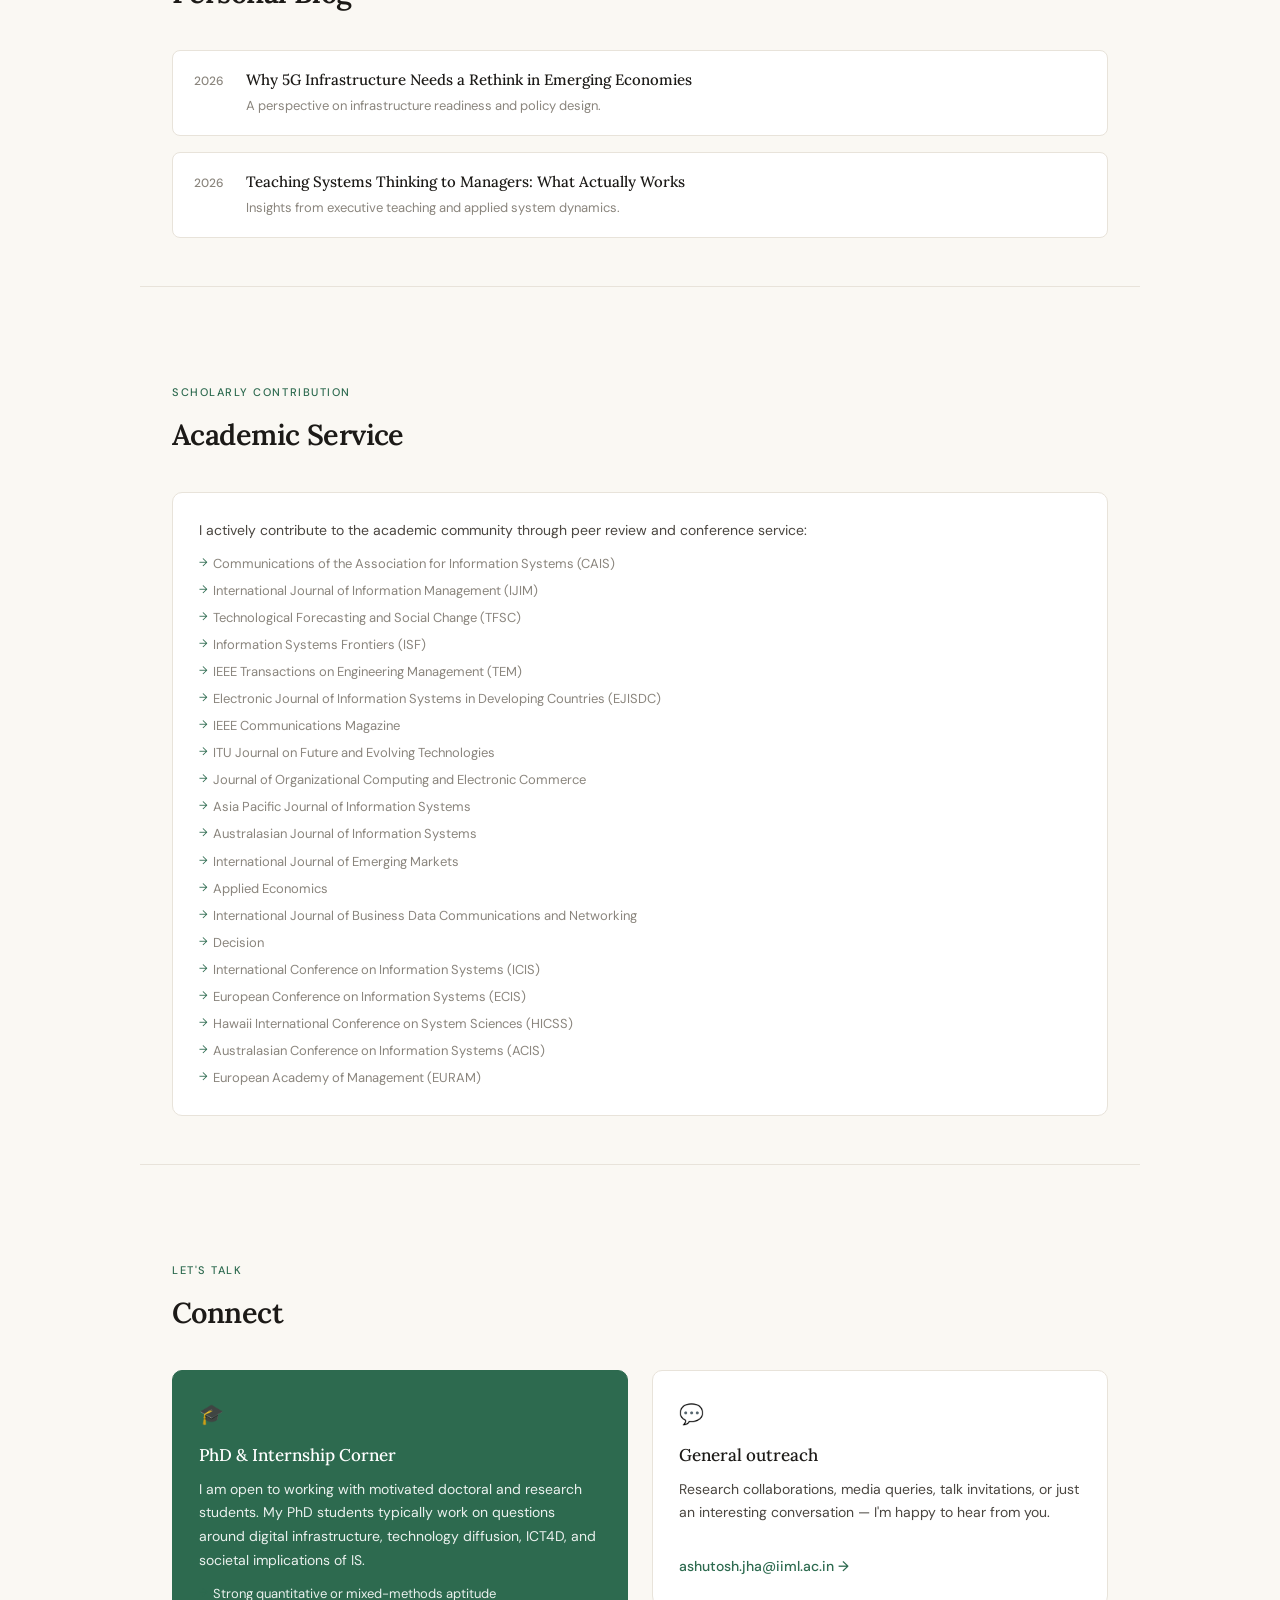
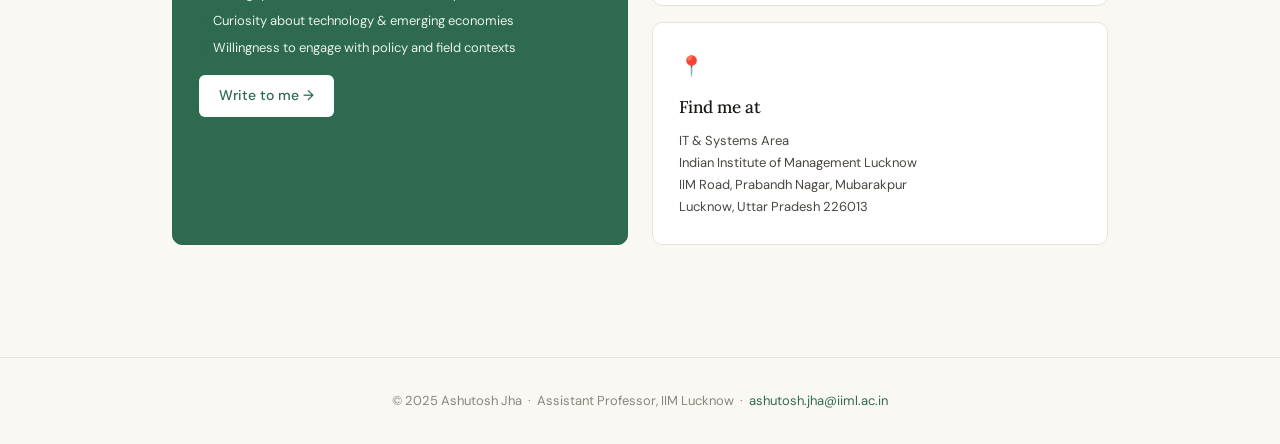
==== commit 61bbf500: "Update index.html" ====
--- a/index.html
+++ b/index.html
@@ -599,9 +599,111 @@
 
   </div>
 </section>
-
 <hr class="divider" />
 
+  <section class="section" id="cases">
+  <p class="section-label">Teaching & research cases</p>
+  <h2 class="section-title">Teaching Cases</h2>
+
+  <div class="pub-list">
+
+    <div class="pub-item">
+      <span class="pub-year">2025</span>
+      <div class="pub-content">
+        <p class="pub-title">Digital Infrastructures for Cultural Revival and Collective Empowerment in Sakhi Bahinpa</p>
+        <p class="pub-journal">
+          CAIS · <a href="https://doi.org/10.17705/1CAIS.05722" target="_blank">DOI</a>
+        </p>
+      </div>
+      <span class="pub-badge green">ABDC-A</span>
+    </div>
+
+    <div class="pub-item">
+      <span class="pub-year">2017</span>
+      <div class="pub-content">
+        <p class="pub-title">Dematerializing Academic Records in Digital India: An e-Governance Initiative of CDSL</p>
+        <p class="pub-journal">
+          IIM Calcutta · 
+          <a href="https://www.iimcal.ac.in/sites/all/files/case_studies_portal/final_version_cdsl-sneak_peek.pdf" target="_blank">View Case</a>
+        </p>
+      </div>
+    </div>
+
+    <div class="pub-item">
+      <span class="pub-year">2025</span>
+      <div class="pub-content">
+        <p class="pub-title">Value Creation in AgriTech Ecosystems through ITCMAARS</p>
+        <p class="pub-journal">
+          JITTC · <a href="https://doi.org/10.1177/20438869251325242" target="_blank">DOI</a>
+        </p>
+      </div>
+    </div>
+
+  </div>
+</section>
+
+<hr class="divider" />
+  <section class="section" id="blog">
+  <p class="section-label">Ideas & reflections</p>
+  <h2 class="section-title">Personal Blog</h2>
+
+  <div class="pub-list">
+
+    <div class="pub-item">
+      <span class="pub-year">2026</span>
+      <div class="pub-content">
+        <p class="pub-title">Why 5G Infrastructure Needs a Rethink in Emerging Economies</p>
+        <p class="pub-journal">A perspective on infrastructure readiness and policy design.</p>
+      </div>
+    </div>
+
+    <div class="pub-item">
+      <span class="pub-year">2026</span>
+      <div class="pub-content">
+        <p class="pub-title">Teaching Systems Thinking to Managers: What Actually Works</p>
+        <p class="pub-journal">Insights from executive teaching and applied system dynamics.</p>
+      </div>
+    </div>
+
+  </div>
+</section>
+
+<hr class="divider" />
+  <section class="section" id="service">
+  <p class="section-label">Scholarly contribution</p>
+  <h2 class="section-title">Academic Service</h2>
+
+  <div class="connect-card">
+    <p class="connect-card-text">
+      I actively contribute to the academic community through peer review and conference service:
+    </p>
+
+    <ul class="connect-list">
+      <li>Communications of the Association for Information Systems (CAIS)</li>
+      <li>International Journal of Information Management (IJIM)</li>
+      <li>Technological Forecasting and Social Change (TFSC)</li>
+      <li>Information Systems Frontiers (ISF)</li>
+      <li>IEEE Transactions on Engineering Management (TEM)</li>
+      <li>Electronic Journal of Information Systems in Developing Countries (EJISDC)</li>
+      <li>IEEE Communications Magazine</li>
+      <li>ITU Journal on Future and Evolving Technologies</li>
+      <li>Journal of Organizational Computing and Electronic Commerce</li>
+      <li>Asia Pacific Journal of Information Systems</li>
+      <li>Australasian Journal of Information Systems</li>
+      <li>International Journal of Emerging Markets</li>
+      <li>Applied Economics</li>
+      <li>International Journal of Business Data Communications and Networking</li>
+      <li>Decision</li>
+      <li>International Conference on Information Systems (ICIS)</li>
+      <li>European Conference on Information Systems (ECIS)</li>
+      <li>Hawaii International Conference on System Sciences (HICSS)</li>
+      <li>Australasian Conference on Information Systems (ACIS)</li>
+      <li>European Academy of Management (EURAM)</li>
+    </ul>
+  </div>
+</section>
+
+<hr class="divider" />
 <!-- CONNECT / PhD CORNER -->
 <section class="section" id="connect">
   <p class="section-label">Let's talk</p>
